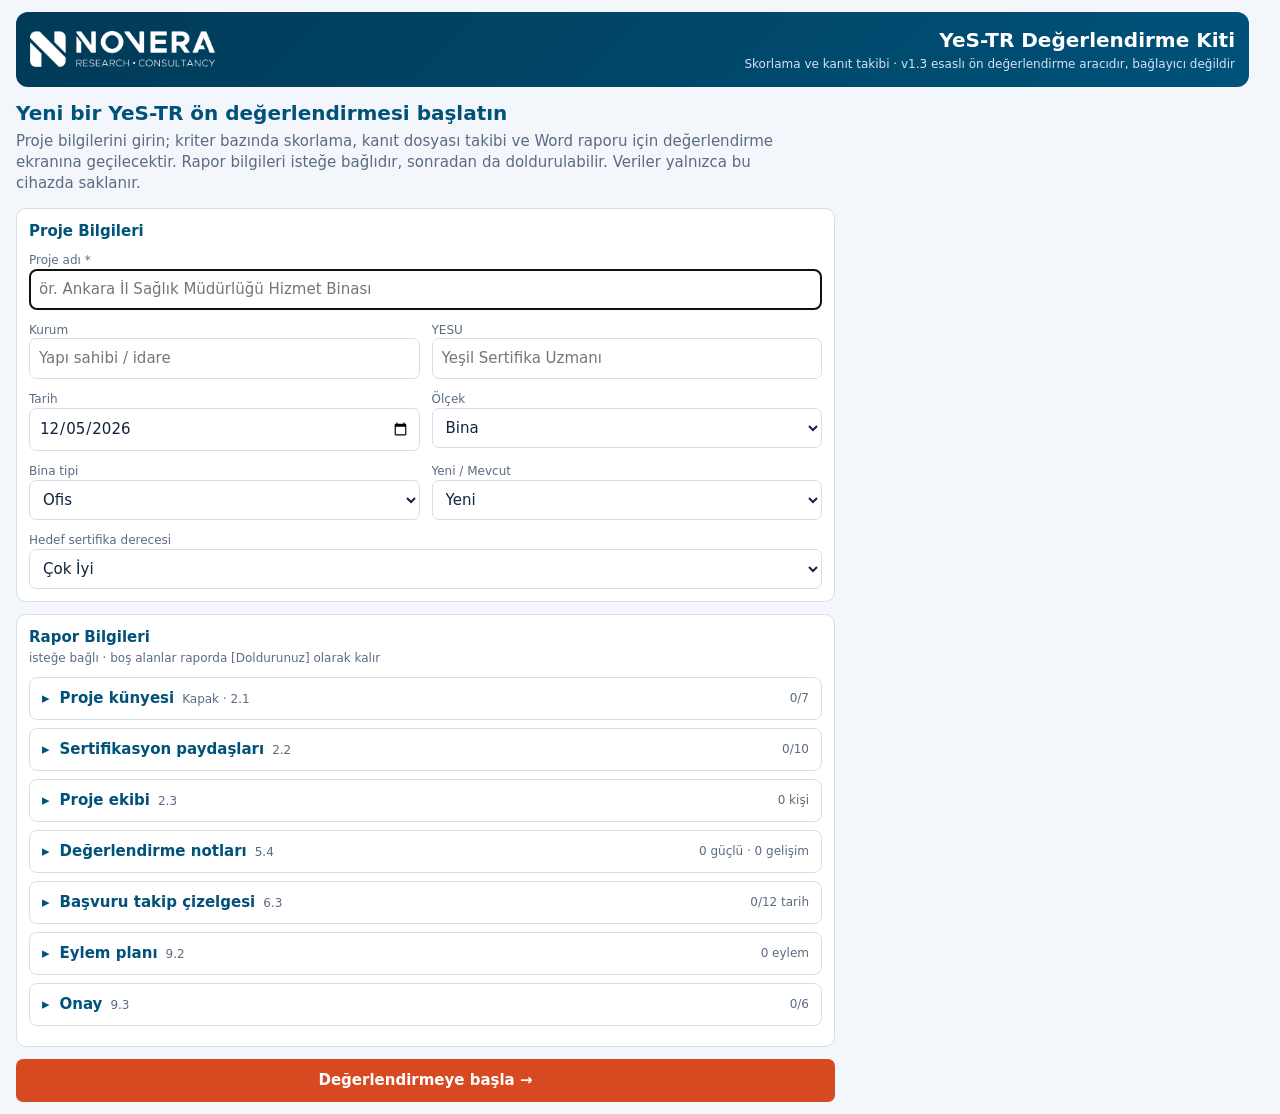
==== index.html @ e68c3cf6 "Rapor bilgileri formu ekle; özet paneli düzenlemeleri Rapor bilgileri (rapordaki [Doldurunuz] alanla" ====
<!DOCTYPE html>
<html lang="tr">
<head>
<meta charset="utf-8">
<meta name="viewport" content="width=device-width, initial-scale=1">
<title>YeS-TR Değerlendirme Kiti · Novera</title>
<meta name="description" content="YeS-TR (Yeşil Sertifika) bina ve yerleşme ölçeği ön değerlendirme, skorlama, kanıt takibi ve rapor aracı.">
<link rel="stylesheet" href="assets/css/style.css">
</head>
<body>
<div id="app">
  <header class="hd">
    <div class="lg"><img src="assets/img/logo-white.png" alt="Novera Research &amp; Consultancy"></div>
    <div class="ht">
      <h1>YeS-TR Değerlendirme Kiti</h1>
      <div class="sub" id="hsub">Skorlama ve kanıt takibi · v1.3 esaslı ön değerlendirme aracıdır, bağlayıcı değildir</div>
      <a href="#" class="home" id="home" hidden>← Ana sayfa · Projeler</a>
    </div>
  </header>

  <!-- ===== Açılış sayfası ===== -->
  <section id="start" hidden>
    <div class="intro">
      <h2>Yeni bir YeS-TR ön değerlendirmesi başlatın</h2>
      <p>Proje bilgilerini girin; kriter bazında skorlama, kanıt dosyası takibi ve Word raporu için değerlendirme ekranına geçilecektir. Veriler yalnızca bu cihazda saklanır.</p>
    </div>
    <div class="start">
      <form id="sf" novalidate>
        <div class="card" id="s_card">
        <h3>Proje Bilgileri</h3>
        <div class="grid">
          <div class="w2"><label class="f" for="s_proje">Proje adı *</label><input id="s_proje" autocomplete="off" placeholder="ör. Ankara İl Sağlık Müdürlüğü Hizmet Binası"></div>
          <div><label class="f" for="s_kurum">Kurum</label><input id="s_kurum" placeholder="Yapı sahibi / idare"></div>
          <div><label class="f" for="s_yesu">YESU</label><input id="s_yesu" placeholder="Yeşil Sertifika Uzmanı"></div>
          <div><label class="f" for="s_tarih">Tarih</label><input type="date" id="s_tarih"></div>
          <div><label class="f" for="s_ols">Ölçek</label><select id="s_ols"><option value="B">Bina</option><option value="Y">Yerleşme</option></select></div>
          <div id="s_tipd"><label class="f" for="s_tip">Bina tipi</label><select id="s_tip"></select></div>
          <div><label class="f" for="s_dur">Yeni / Mevcut</label><select id="s_dur"><option value="Y">Yeni</option><option value="M">Mevcut</option></select></div>
          <div class="w2"><label class="f" for="s_hdf">Hedef sertifika derecesi</label><select id="s_hdf"></select></div>
        </div>
        <div class="note err" id="s_err" hidden style="margin-top:8px">Lütfen proje adını girin.</div>
        </div>
        <div class="card" id="repf"></div>
        <button type="submit" class="rp go" id="s_go">Değerlendirmeye başla →</button>
        <button type="button" class="rp alt" id="s_cancel" hidden>Vazgeç, değerlendirmeye dön</button>
      </form>
      <div class="card" id="saved">
        <h3>Kayıtlı projeler</h3>
        <div id="plist"></div>
      </div>
    </div>
  </section>

  <!-- ===== Değerlendirme sayfası ===== -->
  <div id="work" hidden>
  <!-- Dar ekranda üstte sabit kalan kısa özet -->
  <div id="mini"></div>

  <div class="layout">
    <main>
      <div class="card" id="fld"><label class="f">Aşama filtresi (Uygulama Rehberi)</label><div class="fl" id="fl" style="margin-top:4px"></div></div>

      <div id="tiles" class="tiles"></div>
      <div id="mods"></div>

      <details class="card">
        <summary>Dışa / içe aktar (JSON)</summary>
        <textarea id="js" style="margin-top:8px"></textarea>
        <div class="ctl" style="margin-top:6px"><button id="ex">Dışa aktar</button><button id="exf">Dosya olarak indir</button><button id="im">İçe aktar</button></div>
        <div class="note" id="jm" style="margin-top:6px">Veriler bu cihazda, bu tarayıcıda otomatik saklanır. Başka cihaza taşımak veya yedeklemek için dışa aktarın. JSON yalnızca proje verisini içerir; kanıt dosyaları için zip paketini kullanın.</div>
      </details>
    </main>

    <aside class="side">
      <details class="card info" id="infoBox">
        <summary><span>Proje Bilgileri</span><span class="note" id="infoSum"></span></summary>
        <div class="grid">
          <div class="w2"><label class="f">Proje adı</label><input data-i="proje"></div>
          <div><label class="f">Kurum</label><input data-i="kurum"></div>
          <div><label class="f">YESU</label><input data-i="yesu"></div>
          <div><label class="f">Tarih</label><input type="date" data-i="tarih"></div>
          <div><label class="f">Ölçek</label><select id="ols"><option value="B">Bina</option><option value="Y">Yerleşme</option></select></div>
          <div id="tipd"><label class="f">Bina tipi</label><select id="tip"></select></div>
          <div><label class="f">Yeni / Mevcut</label><select id="dur"><option value="Y">Yeni</option><option value="M">Mevcut</option></select></div>
          <div class="w2"><label class="f">Hedef sertifika derecesi</label><select id="hdf"></select></div>
        </div>
        <div class="pa"><button id="pd" title="Bu projenin kopyasını oluştur (kanıt dosyaları hariç)">Projeyi kopyala</button><button id="px" class="del" title="Projeyi ve kanıt dosyalarını sil">Projeyi sil</button></div>
      </details>
      <details class="card info" id="repBox">
        <summary><span>Rapor Bilgileri</span><span class="note" id="repSum"></span></summary>
        <div id="repList"></div>
        <a href="#rapor" class="allinfo">Rapor bilgilerini düzenle →</a>
      </details>
      <div id="sum" class="card"></div>
      <div class="card">
        <button id="rp" class="rp">Rapor oluştur (.docx)</button>
        <button id="rz" class="rp alt">Rapor + kanıt dosyaları (.zip)</button>
        <div id="rm" class="note" style="margin-top:6px">Rapor; skorları, notları ve Ekler bölümünde yüklenen kanıt belgelerini (görseller ve PDF sayfaları) içerir. Zip paketi ayrıca tüm orijinal dosyaları ek numaralarıyla içerir.</div>
      </div>
    </aside>
  </div>
  </div>
</div>

<script src="assets/js/data.js"></script>
<script src="assets/js/engine.js"></script>
<script src="assets/js/storage.js"></script>
<script src="assets/js/charts.js"></script>
<script src="assets/js/report.js"></script>
<script src="assets/js/ui.js"></script>
<script src="assets/js/repinfo.js"></script>
<script>load(); route();</script>
</body>
</html>
---- assets/css/style.css ----
:root {
  --bg: #f3f6fb; --cd: #fff; --tx: #10243e; --mu: #5b6b82; --pr: #00527a; --nv: #003a57;
  --ac: #d74921; --ok: #1b8a4b; --bad: #c0392b; --bd: #d6deea; --hl: #e8f0fb; --done: #cde3f6;
  --side: 400px;
}
@media (prefers-color-scheme: dark) {
  :root {
    --bg: #0b1626; --cd: #13243b; --tx: #e6edf7; --mu: #9bb0cc; --pr: #4aa3d0; --nv: #08121f;
    --ac: #f0663a; --ok: #4cc27f; --bad: #ff7b6b; --bd: #27405f; --hl: #1b3150; --done: #1f4568;
    color-scheme: dark;
  }
}

/* Kaydırma çubuğunun yeri hep ayrılır: çubuk çıkıp kaybolurken sayfa sağa-sola kaymaz */
html { scrollbar-gutter: stable; }
* { box-sizing: border-box; }
body { margin: 0; background: var(--bg); color: var(--tx); font: 15px/1.4 system-ui, -apple-system, "Segoe UI", Roboto, sans-serif; }
[hidden] { display: none !important; }

#app { max-width: 1320px; margin: 0 auto; padding: 12px 16px; }

/* Başlık */
.hd { background: linear-gradient(135deg, var(--nv), var(--pr)); color: #fff; border-radius: 12px; padding: 14px; margin-bottom: 12px;
  display: flex; align-items: center; justify-content: space-between; gap: 12px 20px; flex-wrap: wrap; }
.hd .ht { text-align: right; }
.hd h1 { font-size: 20px; margin: 0; color: #fff; }
.hd .sub { color: #d5e2f5; font-size: 12px; margin: 2px 0 0; }
.lg { flex: none; }
.lg img { height: 36px; width: auto; display: block; }
@media (max-width: 640px) { .hd .ht { text-align: left; } .lg img { height: 29px; } }

.home { display: inline-block; margin-top: 6px; color: #fff; font-size: 12px; font-weight: 600; text-decoration: none; opacity: .9; }
.home:hover { opacity: 1; text-decoration: underline; }

/* Açılış sayfası */
.intro { margin: 6px 0 14px; }
.intro h2 { font-size: 20px; margin: 0 0 4px; color: var(--pr); }
.intro p { margin: 0; color: var(--mu); max-width: 760px; }
.start { display: grid; grid-template-columns: minmax(0, 1fr) var(--side); gap: 14px; align-items: start; }
@media (max-width: 1000px) { .start { grid-template-columns: minmax(0, 1fr); } }
.start h3 { margin: 0 0 10px; font-size: 15px; color: var(--pr); }
.start .grid { gap: 12px; }
.start input, .start select { padding: 9px; }
.rp.go { margin-top: 14px; }

/* Açılış formu · rapor bilgileri grupları */
.rfh { margin: 0 0 10px; font-size: 15px; color: var(--pr); }
#sf .rp.go { margin-top: 0; }
.rfh small { display: block; font-weight: 400; font-size: 12px; color: var(--mu); margin-top: 2px; }
details.fg { border: 1px solid var(--bd); border-radius: 8px; margin-bottom: 8px; }
details.fg > summary { list-style: none; cursor: pointer; display: flex; align-items: center; gap: 10px; padding: 10px 12px; user-select: none; }
details.fg > summary::-webkit-details-marker { display: none; }
details.fg > summary::before { content: '▸'; color: var(--pr); transition: transform .15s; }
details.fg[open] > summary::before { transform: rotate(90deg); }
details.fg[open] > summary { border-bottom: 1px solid var(--bd); background: var(--hl); border-radius: 8px 8px 0 0; }
.fgt { font-weight: 600; color: var(--pr); }
.fgt small { font-weight: 400; color: var(--mu); margin-left: 8px; font-size: 12px; }
.fgc { margin-left: auto; font-size: 12px; color: var(--mu); }
.fgb { padding: 12px; }
#repf textarea { font: inherit; font-size: 14px; height: auto; }
.grid.g3 { grid-template-columns: repeat(3, minmax(0, 1fr)); }
.pr { margin-bottom: 12px; }
.pr > b { display: block; font-size: 13px; margin-bottom: 4px; }
.lr { display: grid; gap: 6px; align-items: center; margin-bottom: 6px; }
.lr.g4 { grid-template-columns: 2fr 1fr 1fr 1.4fr auto; }
.lr.g4e { grid-template-columns: 2.4fr 1.2fr 1fr 1fr auto; }
.lr.lh { font-size: 12px; color: var(--mu); margin-bottom: 2px; }
.lr .ls { font-size: 13px; }
.lx { background: none; color: var(--bad); padding: 4px 8px; }
.ladd { background: var(--cd); color: var(--pr); border: 1px dashed var(--pr); font-size: 12px; padding: 5px 10px; }
@media (max-width: 700px) {
  .grid.g3, .lr.g4, .lr.g4e { grid-template-columns: minmax(0, 1fr); }
  .lr { border-bottom: 1px dashed var(--bd); padding-bottom: 8px; }
  .lr.lh { display: none; }
}
.allinfo { display: inline-block; margin-top: 10px; font-size: 13px; font-weight: 600; color: var(--pr); text-decoration: none; }
.allinfo:hover { text-decoration: underline; }
/* Sağ panel · Rapor Bilgileri kartındaki grup listesi */
.rl { display: flex; justify-content: space-between; gap: 8px; padding: 6px 4px; border-bottom: 1px solid var(--bd); font-size: 13px; color: var(--tx); text-decoration: none; }
.rl:hover { background: var(--hl); }
.rl small { color: var(--mu); font-size: 11px; }
.rl > span:last-child { color: var(--mu); font-size: 12px; white-space: nowrap; }
#repBox .allinfo { margin-top: 8px; }
.pl { display: flex; align-items: center; gap: 10px; width: 100%; text-align: left; background: var(--cd); color: var(--tx); border: 1px solid var(--bd); border-radius: 8px; padding: 9px 10px; margin-bottom: 6px; }
.pl:hover { border-color: var(--pr); background: var(--hl); }
.pl .pn { flex: 1; min-width: 0; }
.pl .pn b { display: block; overflow: hidden; text-overflow: ellipsis; white-space: nowrap; }
.pl .pn span { font-size: 11px; color: var(--mu); }
.pl .pg { flex: none; text-align: right; font-size: 11px; color: var(--mu); }
.pl .pg b { display: block; font-size: 16px; color: var(--pr); }

/* İki sütunlu yerleşim: solda içerik, sağda sabit özet */
.layout { display: grid; grid-template-columns: minmax(0, 1fr) var(--side); gap: 14px; align-items: start; }
/* Sabit panel; ekrandan uzunsa top değeri JS ile ayarlanır (iç kaydırma çubuğu yok) */
.side { position: sticky; top: 12px; }
.side .card:last-child { margin-bottom: 0; }
.info > summary { cursor: pointer; font-weight: 600; color: var(--pr); display: flex; justify-content: space-between; align-items: baseline; gap: 8px; }
.info > summary .note { font-weight: 400; overflow: hidden; text-overflow: ellipsis; white-space: nowrap; min-width: 0; }
.info[open] > summary { margin-bottom: 10px; }
.info[open] > summary .note { display: none; }
.info .grid { gap: 8px; }
.info input, .info select { padding: 6px; font-size: 14px; }
.pa { display: flex; gap: 6px; justify-content: flex-end; margin-top: 10px; }
.pa button { background: var(--cd); color: var(--pr); border: 1px solid var(--bd); font-size: 12px; padding: 5px 10px; }
.pa button:hover { border-color: var(--pr); }
.pa .del { color: var(--bad); }
.pa .del:hover { border-color: var(--bad); }
#mini { display: none; }

@media (max-width: 1000px) {
  .layout { grid-template-columns: minmax(0, 1fr); }
  .side { position: static; order: -1; }
  #mini {
    display: flex; position: sticky; top: 0; z-index: 5; align-items: center; gap: 10px;
    background: var(--cd); border: 1px solid var(--bd); border-top: 4px solid var(--pr);
    border-radius: 10px; padding: 8px 10px; margin-bottom: 10px;
  }
  #mini .score { font-size: 22px; }
}

.card { background: var(--cd); border: 1px solid var(--bd); border-radius: 10px; padding: 12px; margin-bottom: 12px; }
#sum { border-top: 4px solid var(--pr); }
/* Skor solda, derece etiketi sağda; etiket skorla aynı yükseklikte (üst ve alt kenar hizalı) */
.big { display: flex; align-items: stretch; justify-content: space-between; gap: 12px; }
.big .score { line-height: 1; }
.big .badge { display: flex; align-items: center; padding: 0 14px; border-radius: 8px; font-size: 15px; }
.score { font-size: 30px; font-weight: 700; color: var(--pr); }
.sline { display: flex; justify-content: space-between; flex-wrap: wrap; gap: 2px 10px; margin-top: 4px; }
.badge { padding: 4px 10px; border-radius: 14px; background: var(--nv); color: #fff; font-weight: 600; font-size: 13px; }
.chips { display: flex; flex-wrap: wrap; gap: 5px; margin-top: 8px; }
.chip { font-size: 12px; padding: 3px 7px; border-radius: 12px; border: 1px solid var(--bd); }
.chip.ok { background: rgba(27, 138, 75, .15); color: var(--ok); border-color: var(--ok); }
.chip.no { background: rgba(192, 57, 43, .12); color: var(--bad); border-color: var(--bad); }
.note { font-size: 11px; color: var(--mu); }
.sec { margin-top: 10px; padding-top: 8px; border-top: 1px solid var(--bd); }
.sg summary { cursor: pointer; color: var(--ac); font-size: 12px; font-weight: 600; }
.sg .it { font-size: 12px; margin: 5px 0; color: var(--mu); }
.sg .it b { color: var(--tx); }
.pb { height: 6px; background: var(--bd); border-radius: 4px; margin: 2px 0 5px; overflow: hidden; }
.pb i { display: block; height: 100%; background: var(--pr); }

/* Form */
.grid { display: grid; grid-template-columns: repeat(2, minmax(0, 1fr)); gap: 8px; }
.grid .w2 { grid-column: span 2; }
@media (max-width: 520px) { .grid { grid-template-columns: minmax(0, 1fr); } .grid .w2 { grid-column: auto; } }
label.f { font-size: 12px; color: var(--mu); display: block; }
input, select, button, textarea { font: inherit; color: var(--tx); background: var(--cd); border: 1px solid var(--bd); border-radius: 7px; padding: 7px; width: 100%; }
button { width: auto; cursor: pointer; background: var(--pr); color: #fff; border: 0; padding: 7px 11px; }
button:disabled { opacity: .6; cursor: default; }
textarea { height: 90px; font: 12px monospace; }
.rp { background: var(--ac); font-weight: 600; padding: 11px 16px; width: 100%; }

.fl { display: flex; gap: 5px; flex-wrap: wrap; }
.fl button { background: var(--cd); color: var(--pr); border: 1px solid var(--pr); font-size: 12px; padding: 4px 9px; }
.fl button.on { background: var(--pr); color: #fff; }

/* Modüller ve kriterler */
/* Modül kutuları */
.tiles { display: grid; grid-template-columns: repeat(3, minmax(0, 1fr)); gap: 10px; margin-bottom: 12px; }
@media (max-width: 700px) { .tiles { grid-template-columns: repeat(2, minmax(0, 1fr)); } }
.tile { position: relative; display: flex; flex-direction: column; align-items: flex-start; gap: 3px; text-align: left;
  background: var(--cd); color: var(--tx); border: 1px solid var(--bd); border-radius: 10px; padding: 12px; transition: border-color .15s, box-shadow .15s; }
.tile:hover { border-color: var(--pr); box-shadow: 0 2px 8px rgba(0, 58, 87, .12); }
.tile .tc { font-size: 20px; font-weight: 700; color: var(--pr); line-height: 1.1; }
.tile .tn { font-size: 12px; color: var(--mu); min-height: 2.8em; display: -webkit-box; -webkit-line-clamp: 2; -webkit-box-orient: vertical; overflow: hidden; }
.tile .ts { font-size: 12px; color: var(--mu); }
.tile .pb { display: block; width: 100%; margin: 4px 0 0; }
.tile .dot { position: absolute; top: 12px; right: 12px; width: 10px; height: 10px; border-radius: 50%; background: var(--bad); }
.tile .dot.ok { background: var(--ok); }
.tile.on { background: var(--pr); border-color: var(--pr); color: #fff; box-shadow: 0 3px 10px rgba(0, 58, 87, .25); }
.tile.on .tc { color: #fff; }
.tile.on .tn, .tile.on .ts { color: #dbe8f5; }
.tile.on .pb { background: rgba(255, 255, 255, .25); }
.tile.on .pb i { background: #fff; }
.tile.on .dot { box-shadow: 0 0 0 2px #fff; }

/* Seçili modülün kriter paneli */
.mp { background: var(--cd); border: 1px solid var(--bd); border-radius: 10px; overflow: hidden; margin-bottom: 12px; }
/* Seçili modül kutusuyla aynı koyu mavi */
.mph { display: flex; justify-content: space-between; align-items: baseline; gap: 4px 12px; flex-wrap: wrap; padding: 11px; background: var(--pr); color: #fff; }
.mph span { font-size: 12px; color: #dbe8f5; }
.mph .tga { display: flex; gap: 6px; width: 100%; }
.mph .tga button { background: transparent; color: #fff; border: 1px solid rgba(255, 255, 255, .7); font-size: 12px; padding: 3px 9px; }
.mph .tga button:hover { background: rgba(255, 255, 255, .15); border-color: #fff; }

/* Açılır-kapanır tema başlıkları */
details.tg { border-top: 1px solid var(--bd); }
details.tg > summary { list-style: none; cursor: pointer; display: flex; align-items: center; gap: 10px; flex-wrap: wrap; padding: 10px; user-select: none; }
details.tg > summary::-webkit-details-marker { display: none; }
details.tg > summary::before { content: '▸'; color: var(--pr); font-size: 14px; transition: transform .15s; }
details.tg[open] > summary::before { transform: rotate(90deg); }
details.tg > summary:hover { background: var(--hl); }
details.tg[open] > summary { background: var(--hl); }
.tgn { font-size: 13px; font-weight: 600; color: var(--pr); text-transform: uppercase; }
.tgs { margin-left: auto; font-size: 12px; color: var(--mu); }
.tgz { color: var(--bad); font-weight: 600; }
/* Tamamlanmış tema: kapalıyken açık mavi */
details.tg.done:not([open]) > summary { background: var(--done); }
details.tg.done:not([open]) > summary:hover { filter: brightness(.97); }
.tgd { color: var(--pr); font-weight: 600; }
.r { padding: 8px 10px; border-top: 1px solid var(--bd); }
.r .t { font-size: 13px; margin: 2px 0 6px; }
.h { display: flex; gap: 6px; align-items: center; font-size: 13px; }
.z { background: var(--bad); color: #fff; border-radius: 4px; padding: 0 5px; font-size: 11px; }
.st { font-size: 11px; background: var(--hl); color: var(--pr); border-radius: 4px; padding: 0 5px; }
.mxv { margin-left: auto; color: var(--mu); font-size: 12px; }
.ctl { display: flex; gap: 6px; flex-wrap: wrap; align-items: center; }
.ctl input[type=number] { width: 80px; }
.ctl input[type=text] { flex: 1; min-width: 120px; }
.ctl select { width: auto; font-size: 12px; }
.chk { display: flex; gap: 5px; align-items: center; font-size: 13px; }
.chk input { width: auto; }
.rq { font-size: 12px; color: var(--mu); white-space: pre-line; margin: 2px 0 6px; }
.rq summary { cursor: pointer; color: var(--pr); }
/* Kanıt dosyaları */
.r { transition: background .15s; }
.r.drag { background: var(--hl); outline: 2px dashed var(--pr); outline-offset: -4px; }
.ev { display: flex; align-items: center; gap: 8px; flex-wrap: wrap; margin-top: 6px; }
.up { display: inline-flex; align-items: center; gap: 4px; cursor: pointer; font-size: 12px; font-weight: 600; color: var(--pr); border: 1px dashed var(--pr); border-radius: 7px; padding: 5px 10px; }
.up:hover { background: var(--hl); }
.fls { display: flex; flex-direction: column; gap: 4px; margin-top: 6px; }
.fls:empty { display: none; }
.fi { display: flex; align-items: center; gap: 8px; font-size: 12px; background: var(--hl); border-radius: 7px; padding: 4px 8px; min-width: 0; }
.fi img, .fi .ic { width: 34px; height: 34px; flex: none; border-radius: 4px; object-fit: cover; border: 1px solid var(--bd); }
.fi .ic { display: grid; place-items: center; background: var(--cd); color: var(--ac); font-size: 9px; font-weight: 700; }
.fi a { flex: 1; min-width: 0; color: var(--tx); text-decoration: none; overflow: hidden; text-overflow: ellipsis; white-space: nowrap; }
.fi a:hover { text-decoration: underline; }
.fi a small { color: var(--pr); font-weight: 600; margin-right: 6px; }
/* Grid/flex çocukları içerik genişliğine göre büyümesin (uzun dosya adları) */
main, .side, .mp, details.tg, .r, .fls { min-width: 0; }
.fi .sz { color: var(--mu); flex: none; }
.fi b { flex: none; color: var(--bad); cursor: pointer; padding: 0 4px; }
.note.err { color: var(--bad); }
.rp.alt { background: var(--pr); margin-top: 6px; }

@media print {
  .layout { display: block; }
  .side { position: static; }
  .fl, #mini { display: none; }
}
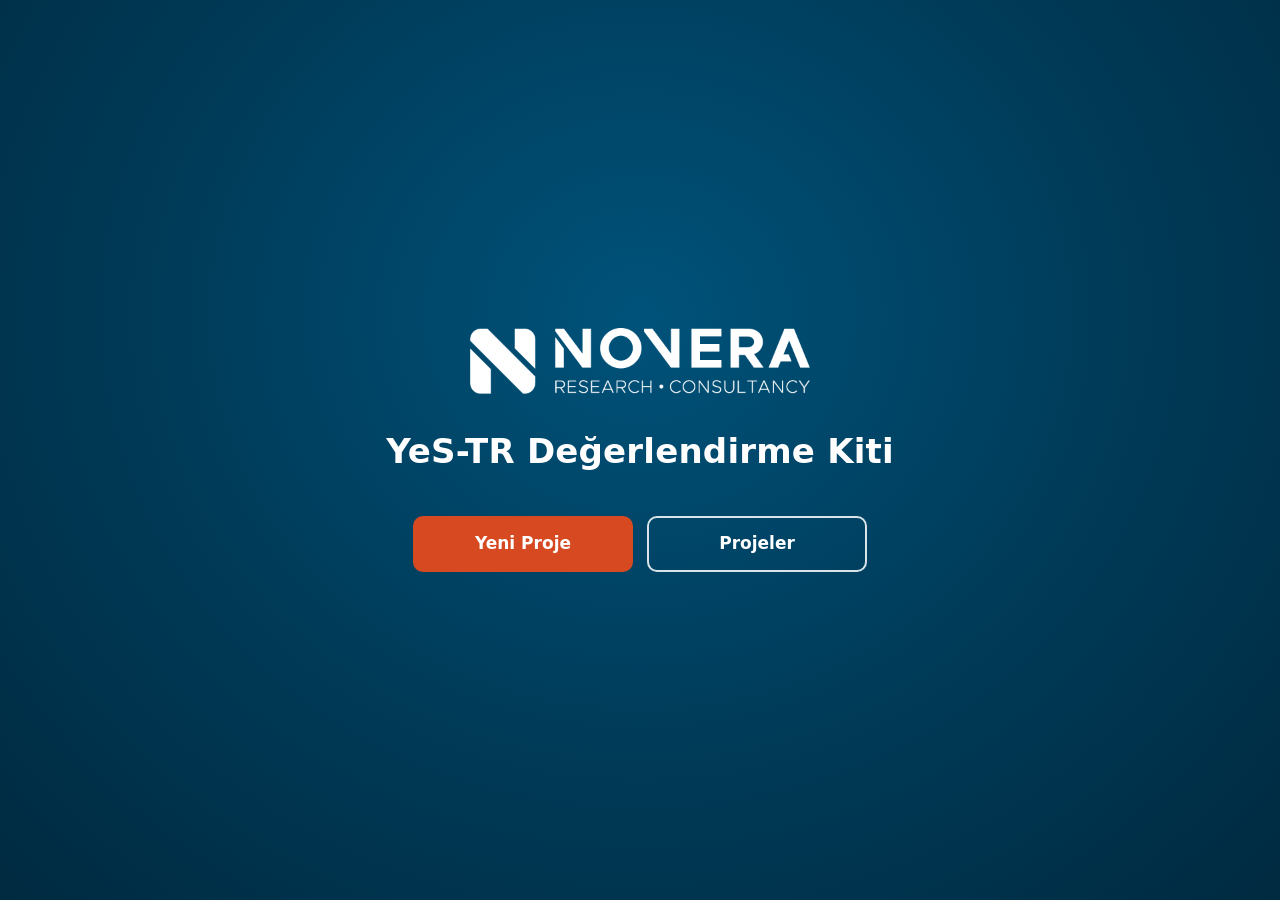
==== commit 32ba1bec: "Giriş sayfası ekle; önbellek sürüm etiketleri - giris.html: koyu mavi zemin, Novera logosu, Yeni Pro" ====
--- a/index.html
+++ b/index.html
@@ -5,7 +5,8 @@
 <meta name="viewport" content="width=device-width, initial-scale=1">
 <title>YeS-TR Değerlendirme Kiti · Novera</title>
 <meta name="description" content="YeS-TR (Yeşil Sertifika) bina ve yerleşme ölçeği ön değerlendirme, skorlama, kanıt takibi ve rapor aracı.">
-<link rel="stylesheet" href="assets/css/style.css">
+<!-- Önbellek: her yayında ?v= değeri artırılır, tarayıcı eski dosyaları yeni sayfayla karıştırmaz -->
+<link rel="stylesheet" href="assets/css/style.css?v=20261009-7">
 </head>
 <body>
 <div id="app">
@@ -45,7 +46,11 @@
         <button type="button" class="rp alt" id="s_cancel" hidden>Vazgeç, değerlendirmeye dön</button>
       </form>
       <div class="card" id="saved">
-        <h3>Kayıtlı projeler</h3>
+        <div class="ptabs" role="tablist">
+          <button type="button" data-pt="a" class="on">Projeler <span id="pt_a"></span></button>
+          <button type="button" data-pt="d">Biten Projeler <span id="pt_d"></span></button>
+          <button type="button" data-pt="x">Silinen Projeler <span id="pt_x"></span></button>
+        </div>
         <div id="plist"></div>
       </div>
     </div>
@@ -58,6 +63,7 @@
 
   <div class="layout">
     <main>
+      <div class="card doneb" id="doneBanner" hidden></div>
       <div class="card" id="fld"><label class="f">Aşama filtresi (Uygulama Rehberi)</label><div class="fl" id="fl" style="margin-top:4px"></div></div>
 
       <div id="tiles" class="tiles"></div>
@@ -84,7 +90,7 @@
           <div><label class="f">Yeni / Mevcut</label><select id="dur"><option value="Y">Yeni</option><option value="M">Mevcut</option></select></div>
           <div class="w2"><label class="f">Hedef sertifika derecesi</label><select id="hdf"></select></div>
         </div>
-        <div class="pa"><button id="pd" title="Bu projenin kopyasını oluştur (kanıt dosyaları hariç)">Projeyi kopyala</button><button id="px" class="del" title="Projeyi ve kanıt dosyalarını sil">Projeyi sil</button></div>
+        <div class="pa"><button id="pd" title="Bu projenin kopyasını oluştur (kanıt dosyaları hariç)">Projeyi Kopyala</button></div>
       </details>
       <details class="card info" id="repBox">
         <summary><span>Rapor Bilgileri</span><span class="note" id="repSum"></span></summary>
@@ -93,22 +99,30 @@
       </details>
       <div id="sum" class="card"></div>
       <div class="card">
-        <button id="rp" class="rp">Rapor oluştur (.docx)</button>
-        <button id="rz" class="rp alt">Rapor + kanıt dosyaları (.zip)</button>
+        <button id="rp" class="rp">Rapor Oluştur (.docx)</button>
+        <button id="rz" class="rp alt">Rapor + Kanıt Dosyaları (.zip)</button>
         <div id="rm" class="note" style="margin-top:6px">Rapor; skorları, notları ve Ekler bölümünde yüklenen kanıt belgelerini (görseller ve PDF sayfaları) içerir. Zip paketi ayrıca tüm orijinal dosyaları ek numaralarıyla içerir.</div>
+      </div>
+      <div class="card endc">
+        <div class="endr">
+          <button id="pend" class="endb">Projeyi Sonlandır</button>
+          <button id="px" class="endb del">Projeyi Sil</button>
+        </div>
+        <div id="pendn" class="note" style="margin-top:6px">Sonlandırılan proje açılış sayfasında “Biten Projeler” sekmesine taşınır.</div>
+        <div class="note" style="margin-top:4px">Silinen proje 7 gün “Silinen Projeler” sekmesinde bekler; bu sürede geri yüklenebilir, sonra kanıt dosyalarıyla birlikte kalıcı olarak silinir.</div>
       </div>
     </aside>
   </div>
   </div>
 </div>
 
-<script src="assets/js/data.js"></script>
-<script src="assets/js/engine.js"></script>
-<script src="assets/js/storage.js"></script>
-<script src="assets/js/charts.js"></script>
-<script src="assets/js/report.js"></script>
-<script src="assets/js/ui.js"></script>
-<script src="assets/js/repinfo.js"></script>
-<script>load(); route();</script>
+<script src="assets/js/data.js?v=20261009-7"></script>
+<script src="assets/js/engine.js?v=20261009-7"></script>
+<script src="assets/js/storage.js?v=20261009-7"></script>
+<script src="assets/js/charts.js?v=20261009-7"></script>
+<script src="assets/js/report.js?v=20261009-7"></script>
+<script src="assets/js/ui.js?v=20261009-7"></script>
+<script src="assets/js/repinfo.js?v=20261009-7"></script>
+<script>load(); purgeDeleted(); route();</script>
 </body>
 </html>
--- a/assets/css/style.css
+++ b/assets/css/style.css
@@ -38,6 +38,10 @@
 .intro p { margin: 0; color: var(--mu); max-width: 760px; }
 .start { display: grid; grid-template-columns: minmax(0, 1fr) var(--side); gap: 14px; align-items: start; }
 @media (max-width: 1000px) { .start { grid-template-columns: minmax(0, 1fr); } }
+/* Giriş akışı sayfaları (#yeni, #projeler): tek sütun, ortalanmış */
+#start.solo .start { grid-template-columns: minmax(0, 1fr); max-width: 880px; margin: 0 auto; }
+#start.solo .intro { max-width: 880px; margin-left: auto; margin-right: auto; }
+#start.solo .intro a { color: var(--pr); font-weight: 600; }
 .start h3 { margin: 0 0 10px; font-size: 15px; color: var(--pr); }
 .start .grid { gap: 12px; }
 .start input, .start select { padding: 9px; }
@@ -75,6 +79,35 @@
 }
 .allinfo { display: inline-block; margin-top: 10px; font-size: 13px; font-weight: 600; color: var(--pr); text-decoration: none; }
 .allinfo:hover { text-decoration: underline; }
+/* Açılış · Projeler / Biten Projeler sekmeleri */
+.ptabs { display: flex; gap: 4px; border-bottom: 2px solid var(--bd); margin-bottom: 10px; }
+.ptabs button { background: none; color: var(--mu); font-weight: 600; font-size: 13px; white-space: nowrap; padding: 8px 6px; border-radius: 6px 6px 0 0; margin-bottom: -2px; border-bottom: 2px solid transparent; }
+.ptabs button span { display: inline-block; min-width: 18px; padding: 0 5px; margin-left: 4px; border-radius: 9px; background: var(--hl); color: var(--pr); font-size: 11px; text-align: center; }
+.ptabs button.on { color: var(--pr); border-bottom-color: var(--pr); }
+.ptabs button.on span { background: var(--pr); color: #fff; }
+.pl.fin { background: var(--hl); }
+.pl.fin .pn b::after { content: ' ✓'; color: var(--ok); }
+
+/* Projeyi sonlandır / yeniden aç */
+.endr { display: flex; gap: 6px; }
+.endb { flex: 1; background: var(--cd); color: var(--pr); border: 1px solid var(--pr); font-weight: 600; padding: 9px 6px; }
+.endb:hover { background: var(--hl); }
+.endb.del { color: var(--bad); border-color: var(--bad); }
+.endb.del:hover { background: rgba(192, 57, 43, .08); }
+
+/* Silinen Projeler listesi */
+.pl.del { cursor: default; flex-direction: column; align-items: stretch; gap: 6px; }
+.pl.del .pact { justify-content: flex-end; }
+.pl.del:hover { border-color: var(--bd); background: var(--cd); }
+.pl.del .pn b { color: var(--mu); text-decoration: line-through; }
+.pl .pn .dl { display: block; color: var(--bad); font-size: 11px; margin-top: 2px; }
+.pact { display: flex; gap: 6px; flex: none; }
+.pact button { font-size: 12px; padding: 5px 9px; background: var(--cd); color: var(--pr); border: 1px solid var(--pr); }
+.pact button.hard { color: var(--bad); border-color: var(--bad); }
+.pact button.sure { background: var(--bad); color: #fff; }
+.doneb { border-left: 4px solid var(--ok); background: rgba(27, 138, 75, .08); }
+.doneb .note { display: block; margin-top: 2px; }
+
 /* Sağ panel · Rapor Bilgileri kartındaki grup listesi */
 .rl { display: flex; justify-content: space-between; gap: 8px; padding: 6px 4px; border-bottom: 1px solid var(--bd); font-size: 13px; color: var(--tx); text-decoration: none; }
 .rl:hover { background: var(--hl); }
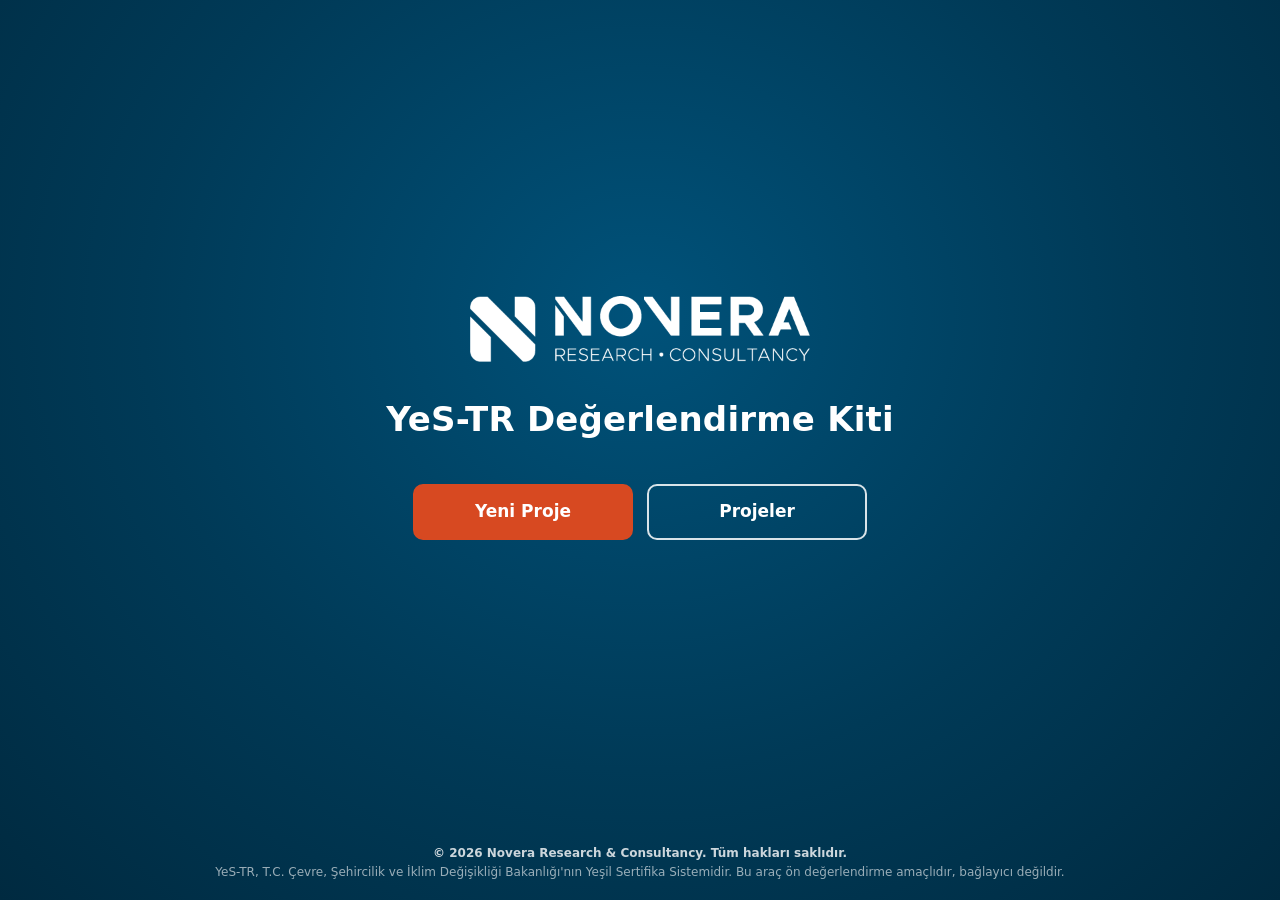
==== commit 2c68a65b: "Giriş sayfasına copyright ve sorumluluk notu ekle - © <yıl> Novera Research & Consultancy. Tüm hakla" ====
--- a/index.html
+++ b/index.html
@@ -6,7 +6,7 @@
 <title>YeS-TR Değerlendirme Kiti · Novera</title>
 <meta name="description" content="YeS-TR (Yeşil Sertifika) bina ve yerleşme ölçeği ön değerlendirme, skorlama, kanıt takibi ve rapor aracı.">
 <!-- Önbellek: her yayında ?v= değeri artırılır, tarayıcı eski dosyaları yeni sayfayla karıştırmaz -->
-<link rel="stylesheet" href="assets/css/style.css?v=20261009-7">
+<link rel="stylesheet" href="assets/css/style.css?v=20261012-36">
 </head>
 <body>
 <div id="app">
@@ -116,13 +116,15 @@
   </div>
 </div>
 
-<script src="assets/js/data.js?v=20261009-7"></script>
-<script src="assets/js/engine.js?v=20261009-7"></script>
-<script src="assets/js/storage.js?v=20261009-7"></script>
-<script src="assets/js/charts.js?v=20261009-7"></script>
-<script src="assets/js/report.js?v=20261009-7"></script>
-<script src="assets/js/ui.js?v=20261009-7"></script>
-<script src="assets/js/repinfo.js?v=20261009-7"></script>
+<script src="assets/js/data.js?v=20261012-36"></script>
+<script src="assets/js/guide.js?v=20261012-36"></script>
+<script src="assets/js/engine.js?v=20261012-36"></script>
+<script src="assets/js/storage.js?v=20261012-36"></script>
+<script src="assets/js/charts.js?v=20261012-36"></script>
+<script src="assets/js/report.js?v=20261012-36"></script>
+<script src="assets/js/orgchart.js?v=20261012-36"></script>
+<script src="assets/js/ui.js?v=20261012-36"></script>
+<script src="assets/js/repinfo.js?v=20261012-36"></script>
 <script>load(); purgeDeleted(); route();</script>
 </body>
 </html>
--- a/assets/css/style.css
+++ b/assets/css/style.css
@@ -198,14 +198,56 @@
 .tile .tn { font-size: 12px; color: var(--mu); min-height: 2.8em; display: -webkit-box; -webkit-line-clamp: 2; -webkit-box-orient: vertical; overflow: hidden; }
 .tile .ts { font-size: 12px; color: var(--mu); }
 .tile .pb { display: block; width: 100%; margin: 4px 0 0; }
-.tile .dot { position: absolute; top: 12px; right: 12px; width: 10px; height: 10px; border-radius: 50%; background: var(--bad); }
-.tile .dot.ok { background: var(--ok); }
+/* Şart rozeti: yumuşak zeminli yuvarlak ikon (✓ sağlandı, ! sağlanmadı) */
+.tile .dot { position: absolute; top: 10px; right: 10px; width: 24px; height: 24px; border-radius: 50%; display: grid; place-items: center;
+  color: var(--bad); background: color-mix(in srgb, var(--bad) 14%, var(--cd)); border: 1px solid color-mix(in srgb, var(--bad) 30%, transparent);
+  transition: background .2s, color .2s, transform .2s; }
+.tile .dot svg { width: 14px; height: 14px; grid-area: 1 / 1; }
+.tile .dot svg:first-child, .tile .dot.ok svg:last-child { display: none; }
+.tile .dot.ok svg:first-child { display: block; }
+.tile .dot.ok { color: #fff; background: var(--ok); border-color: var(--ok); box-shadow: 0 2px 6px color-mix(in srgb, var(--ok) 40%, transparent); }
+.tile:hover .dot { transform: scale(1.08); }
 .tile.on { background: var(--pr); border-color: var(--pr); color: #fff; box-shadow: 0 3px 10px rgba(0, 58, 87, .25); }
 .tile.on .tc { color: #fff; }
 .tile.on .tn, .tile.on .ts { color: #dbe8f5; }
 .tile.on .pb { background: rgba(255, 255, 255, .25); }
 .tile.on .pb i { background: #fff; }
-.tile.on .dot { box-shadow: 0 0 0 2px #fff; }
+.tile.on .dot { background: #fff; border-color: #fff; box-shadow: 0 2px 6px rgba(0, 0, 0, .18); }
+.tile.on .dot.ok { color: var(--ok); }
+
+/* Modül renkleri (MOD_COLORS): --mc koyu ton, --ml açık ton. Yalnızca rengi tanımlı modüllerde (.mc). */
+.tile.mc { border-top: 5px solid var(--mc); padding-top: 9px; background: color-mix(in srgb, var(--ml) 28%, var(--cd)); }
+.tile.mc:hover { border-color: var(--mc); border-top-color: var(--mc); }
+.tile.mc .tc { color: var(--mc); }
+.tile.mc .pb { background: color-mix(in srgb, var(--ml) 60%, var(--cd)); }
+.tile.mc .pb i { background: var(--mc); }
+.tile.mc.on { background: var(--mc); border-color: var(--mc); box-shadow: 0 3px 10px color-mix(in srgb, var(--mc) 40%, transparent); }
+.tile.mc.on .tc { color: #fff; }
+.tile.mc.on .pb { background: rgba(255, 255, 255, .25); }
+.tile.mc.on .pb i { background: #fff; }
+.mp.mc { border-color: color-mix(in srgb, var(--mc) 35%, var(--bd)); }
+.mp.mc .mph { background: var(--mc); }
+.mp.mc .tgn { color: var(--mc); }
+.mp.mc details.tg > summary::before { color: var(--mc); }
+.mp.mc details.tg > summary:hover, .mp.mc details.tg[open] > summary { background: color-mix(in srgb, var(--ml) 30%, var(--cd)); }
+.mp.mc details.tg.done:not([open]) > summary { background: var(--ml); }
+.mp.mc .tgd { color: var(--mc); }
+.mp.mc .gl { border-left-color: var(--mc); background: color-mix(in srgb, var(--ml) 22%, var(--cd)); }
+.mp.mc .glt, .mp.mc .ctt { color: var(--mc); }
+.mp.mc .up { color: var(--mc); border-color: var(--mc); }
+.mp.mc .up:hover { background: color-mix(in srgb, var(--ml) 30%, var(--cd)); }
+.mp.mc .ladd { color: var(--mc); border-color: var(--mc); }
+.mp.mc .r .st { background: color-mix(in srgb, var(--ml) 40%, var(--cd)); color: var(--mc); }
+.mp.mc button[data-a="f"] { background: var(--mc); }
+.mp.mc .rq summary { color: var(--mc); }
+/* Koyu ekran: koyu ton yazı okunmaz → yazılarda açık ton, zeminlerde koyu tonun hafif karışımı */
+@media (prefers-color-scheme: dark) {
+  .tile.mc { background: color-mix(in srgb, var(--mc) 25%, var(--cd)); }
+  .tile.mc .tc, .mp.mc .tgn, .mp.mc .tgd, .mp.mc .glt, .mp.mc .ctt, .mp.mc .up, .mp.mc .ladd, .mp.mc .r .st, .mp.mc .rq summary, .mp.mc details.tg > summary::before { color: var(--ml); }
+  .mp.mc .up, .mp.mc .ladd { border-color: var(--ml); }
+  .mp.mc details.tg > summary:hover, .mp.mc details.tg[open] > summary, .mp.mc .gl, .mp.mc .r .st { background: color-mix(in srgb, var(--mc) 25%, var(--cd)); }
+  .mp.mc details.tg.done:not([open]) > summary { background: color-mix(in srgb, var(--mc) 55%, var(--cd)); }
+}
 
 /* Seçili modülün kriter paneli */
 .mp { background: var(--cd); border: 1px solid var(--bd); border-radius: 10px; overflow: hidden; margin-bottom: 12px; }
@@ -245,6 +287,78 @@
 .chk input { width: auto; }
 .rq { font-size: 12px; color: var(--mu); white-space: pre-line; margin: 2px 0 6px; }
 .rq summary { cursor: pointer; color: var(--pr); }
+/* Kılavuzu tanımlı kriter: gereklilik listesi ve otomatik kredi */
+.gl { border-left: 3px solid var(--pr); background: var(--hl); border-radius: 0 8px 8px 0; padding: 8px 10px; margin: 2px 0 6px; }
+.glt { font-size: 12px; font-weight: 700; color: var(--pr); margin-bottom: 4px; text-transform: uppercase; }
+.gq { display: flex; align-items: flex-start; gap: 6px; font-size: 13px; padding: 3px 0; }
+.gq input { margin-top: 3px; }
+.gq small { color: var(--mu); }
+.gq.na { color: var(--mu); opacity: .7; padding-left: 20px; }
+.gl .note { margin-top: 4px; }
+.gcr { font-size: 13px; font-weight: 600; color: var(--mu); padding: 6px 10px; border: 1px dashed var(--bd); border-radius: 7px; }
+.gcr small { font-weight: 400; }
+.gcr.ok { color: var(--ok); border-color: var(--ok); background: rgba(27, 138, 75, .08); }
+.rq.gd p { margin: 2px 0 8px; white-space: normal; }
+.rq.gd b { color: var(--tx); font-size: 12px; }
+
+/* Kritere özel tablo (ör. BBT 01 K1 görev / sorumluluk) */
+.ctab { margin-top: 8px; border: 1px solid var(--bd); border-radius: 8px; padding: 8px 10px; background: var(--bg); }
+.ctt { font-size: 12px; font-weight: 700; color: var(--pr); margin-bottom: 6px; }
+.ctr { display: grid; grid-template-columns: minmax(0, 1fr) minmax(0, 2fr) auto; gap: 6px; align-items: start; margin-bottom: 6px; }
+.ctr.c4 { grid-template-columns: minmax(0, 1fr) minmax(0, 1fr) minmax(0, 1.6fr) minmax(0, 1.2fr) auto; }
+.ctr.c7 { grid-template-columns: minmax(0, 1.6fr) minmax(0, .8fr) repeat(5, minmax(0, .7fr)) auto; }
+.ctr.tot { font-size: 12px; font-weight: 600; border-top: 1px solid var(--bd); padding-top: 4px; margin-bottom: 2px; }
+.ctr.tot span { padding: 2px 6px; }
+.ctr.tot .tl { grid-column: span 2; color: var(--pr); }
+.ctr.c3 { grid-template-columns: minmax(0, 1.6fr) minmax(0, 1fr) minmax(0, 1fr) auto; }
+.ctr.c6 { grid-template-columns: minmax(0, 1.1fr) minmax(0, .7fr) minmax(0, 1fr) minmax(0, 1.3fr) minmax(0, 1.5fr) minmax(0, 1.1fr) auto; }
+.gl.na { border-left-color: var(--bd); }
+.gl .gn { margin: 0 0 4px; }
+.gq.gh { padding-left: 20px; }
+.gq.sub { margin-left: 24px; }
+/* 'hesap' kuralı: değer giriş alanları */
+.gins { display: grid; grid-template-columns: repeat(auto-fill, minmax(min(100%, 250px), 1fr)); gap: 6px 12px; margin: 8px 0 4px; }
+.gin { display: flex; flex-direction: column; gap: 2px; font-size: 12px; min-width: 0; }
+.gin small { color: var(--mu); }
+.giv { display: flex; align-items: center; gap: 5px; }
+.giv input { width: 110px; }
+.giv select { max-width: 100%; font-size: 12px; }
+.ghr { font-size: 12.5px; font-weight: 600; margin: 4px 0 2px; color: var(--tx); }
+.mp.mc .ghr { color: var(--mc); }
+.r.na .t, .r.na .h b { color: var(--mu); }
+.ctf { display: flex; flex-direction: column; gap: 4px; min-width: 0; }
+.ctfi { display: flex; align-items: center; gap: 4px; font-size: 12px; background: var(--hl); border-radius: 6px; padding: 3px 6px; min-width: 0; }
+.ctfi a { flex: 1; min-width: 0; color: var(--tx); overflow: hidden; text-overflow: ellipsis; white-space: nowrap; text-decoration: none; }
+.ctfi a:hover { text-decoration: underline; }
+.ctfi b { color: var(--bad); cursor: pointer; flex: none; }
+.up.sm { font-size: 12px; padding: 5px 8px; justify-content: center; }
+.ctr.cth { font-size: 12px; font-weight: 600; color: var(--tx); border-bottom: 2px solid var(--tx); padding-bottom: 3px; }
+.ctr.cth small { font-weight: 400; color: var(--mu); }
+.ctr textarea { font: inherit; font-size: 13px; height: auto; resize: vertical; }
+.ctr input { font-size: 13px; }
+@media (max-width: 600px) {
+  /* Alanlar alt alta, sil butonu sağ üstte */
+  .ctr, .ctr.c3, .ctr.c4, .ctr.c6, .ctr.c7 { grid-template-columns: minmax(0, 1fr) auto; padding-bottom: 6px; border-bottom: 1px dashed var(--bd); }
+  .ctr > *:not(.lx) { grid-column: 1; }
+  .ctr .lx { grid-column: 2; grid-row: 1; }
+  .ctr.cth { display: none; }
+  /* Toplam satırları telefonda düz satır: etiket, ardından haftalık toplamlar */
+  .ctr.tot { display: flex; flex-wrap: wrap; gap: 2px 8px; border-bottom: 0; }
+  .ctr.tot .tl { flex-basis: 100%; }
+}
+
+/* Organizasyon şeması düzenleyicisi */
+.orow { display: grid; grid-template-columns: auto minmax(0, 1.3fr) minmax(0, 1fr) auto auto; gap: 6px; align-items: center; margin-bottom: 6px; }
+.orow input { font-size: 13px; }
+.obr { color: var(--mu); font-size: 12px; width: 12px; text-align: center; }
+.oprev { margin-top: 8px; padding: 10px; background: #fff; border: 1px solid var(--bd); border-radius: 8px; overflow-x: auto; text-align: center; }
+@media (max-width: 600px) {
+  .orow { grid-template-columns: auto minmax(0, 1fr) auto; }
+  .orow input[data-ok="a"] { grid-column: 2; grid-row: 2; }
+  .orow .ladd { grid-column: 3; grid-row: 1; }
+  .orow .lx { grid-column: 3; grid-row: 2; }
+}
+
 /* Kanıt dosyaları */
 .r { transition: background .15s; }
 .r.drag { background: var(--hl); outline: 2px dashed var(--pr); outline-offset: -4px; }
